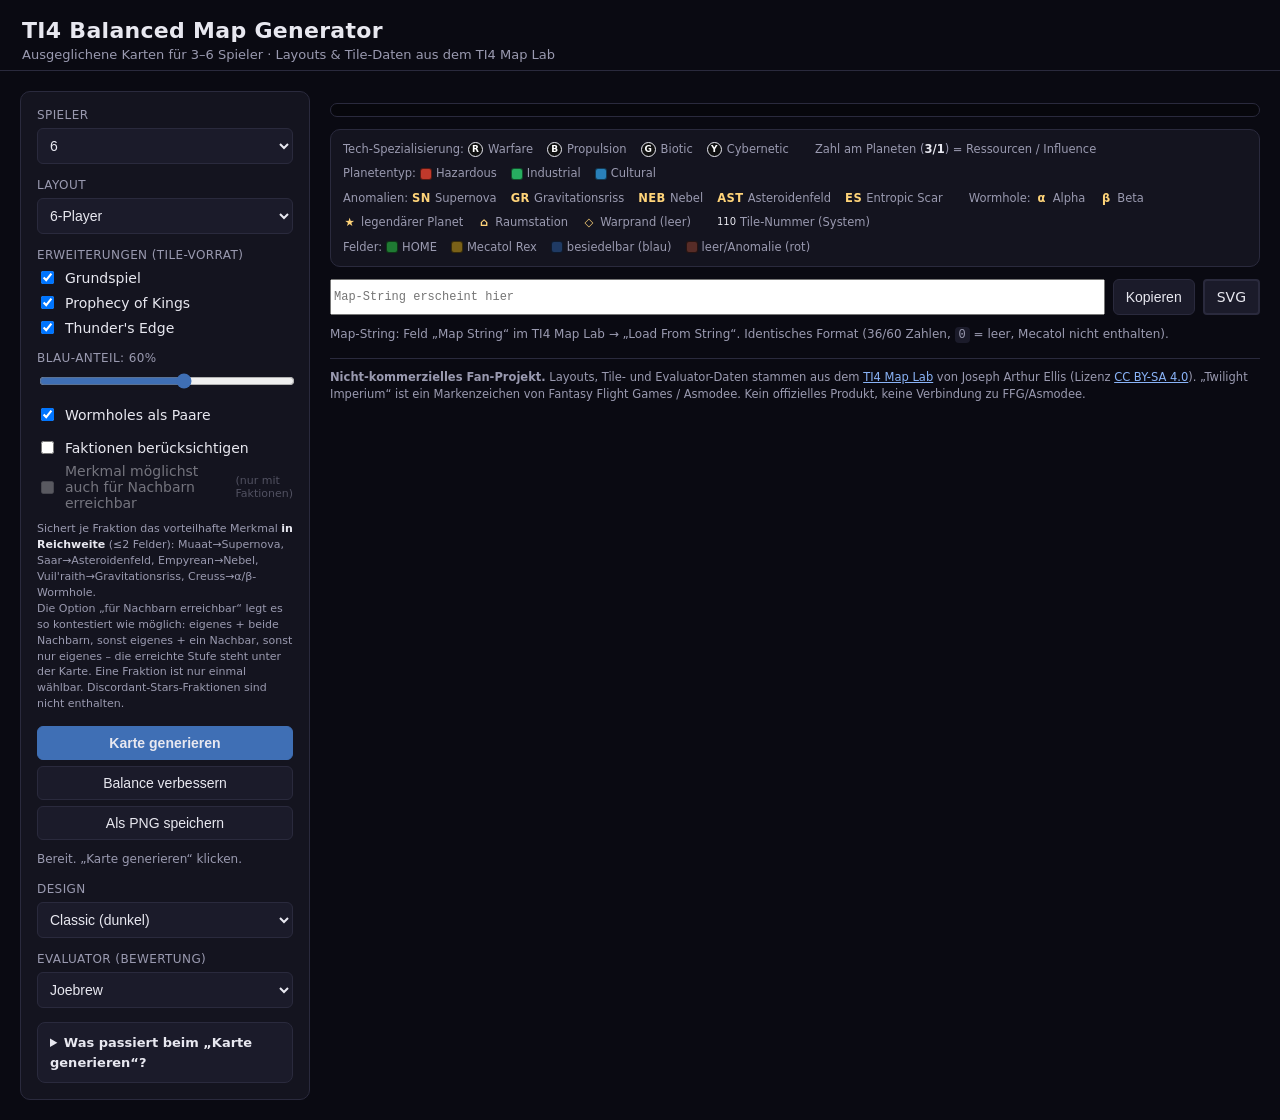
==== index.html @ d13da8ec "Disable 'reaching neighbours' option until factions are selected The contest switch only makes sense" ====
<!doctype html>
<html lang="de">
<head>
<meta charset="utf-8">
<meta name="viewport" content="width=device-width, initial-scale=1">
<title>TI4 Balanced Map Generator</title>
<meta name="description" content="Ausgeglichene Twilight-Imperium-4-Karten für 3–6 Spieler generieren – inkl. Map-String, Wormhole-Paaren und Balance-Optimierung. Fan-Projekt.">
<meta name="theme-color" content="#0a0a12">

<meta property="og:type" content="website">
<meta property="og:site_name" content="TI4 Balanced Map Generator">
<meta property="og:title" content="TI4 Balanced Map Generator – ausgeglichene Karten für 3–6 Spieler">
<meta property="og:description" content="Ein-Klick-Generator für balancierte Twilight-Imperium-4-Karten (3–6 Spieler) mit Map-String, Wormhole-Paaren und Balance Gap 0. Fan-Projekt.">
<meta property="og:url" content="https://barcibarci.github.io/ti4-map-generator/">
<meta property="og:image" content="https://barcibarci.github.io/ti4-map-generator/screenshot.png">
<meta property="og:image:width" content="1200">
<meta property="og:image:height" content="630">

<meta name="twitter:card" content="summary_large_image">
<meta name="twitter:title" content="TI4 Balanced Map Generator">
<meta name="twitter:description" content="Balancierte Twilight-Imperium-4-Karten für 3–6 Spieler generieren (Fan-Projekt).">
<meta name="twitter:image" content="https://barcibarci.github.io/ti4-map-generator/screenshot.png">
<link rel="stylesheet" href="style.css">
</head>
<body>
<header>
  <h1>TI4 Balanced Map Generator</h1>
  <p class="sub">Ausgeglichene Karten für 3–6 Spieler · Layouts &amp; Tile-Daten aus dem TI4 Map Lab</p>
</header>

<main>
  <section class="panel">
    <div class="field">
      <label for="players">Spieler</label>
      <select id="players">
        <option value="3">3</option>
        <option value="4">4</option>
        <option value="5">5</option>
        <option value="6" selected>6</option>
      </select>
    </div>

    <div class="field">
      <label for="layout">Layout</label>
      <select id="layout"></select>
    </div>

    <div class="field">
      <label>Erweiterungen (Tile-Vorrat)</label>
      <label class="check"><input type="checkbox" id="base" checked> Grundspiel</label>
      <label class="check"><input type="checkbox" id="pok" checked> Prophecy of Kings</label>
      <label class="check"><input type="checkbox" id="te" checked> Thunder's Edge</label>
    </div>

    <div class="field">
      <label for="ratio">Blau-Anteil: <span id="ratioVal">60</span>%</label>
      <input type="range" id="ratio" min="40" max="75" step="1" value="60">
    </div>

    <div class="field">
      <label class="check"><input type="checkbox" id="wh" checked> Wormholes als Paare</label>
    </div>

    <div class="field">
      <label class="check"><input type="checkbox" id="useFactions"> Faktionen berücksichtigen</label>
      <div id="factions" class="factions"></div>
      <label class="check"><input type="checkbox" id="contestFeature"> Merkmal möglichst auch für Nachbarn erreichbar <span id="contestHint" class="mini">(nur mit Faktionen)</span></label>
      <p class="note">Sichert je Fraktion das vorteilhafte Merkmal <b>in Reichweite</b> (≤2 Felder):
        Muaat→Supernova, Saar→Asteroidenfeld, Empyrean→Nebel, Vuil'raith→Gravitationsriss, Creuss→α/β-Wormhole.<br>
        Die Option „für Nachbarn erreichbar“ legt es so kontestiert wie möglich: eigenes + beide Nachbarn,
        sonst eigenes + ein Nachbar, sonst nur eigenes – die erreichte Stufe steht unter der Karte.
        Eine Fraktion ist nur einmal wählbar. Discordant-Stars-Fraktionen sind nicht enthalten.</p>
    </div>

    <div class="field">
      <button id="generate" class="primary">Karte generieren</button>
      <button id="improve">Balance verbessern</button>
      <button id="png">Als PNG speichern</button>
      <p id="status" class="status"></p>
    </div>

    <div class="field">
      <label for="theme">Design</label>
      <select id="theme"></select>
    </div>

    <div class="field">
      <label for="evaluator">Evaluator (Bewertung)</label>
      <select id="evaluator"></select>
    </div>

    <details class="info">
      <summary>Was passiert beim „Karte generieren“?</summary>
      <ol>
        <li>Tile-Vorrat ziehen (Blau/Rot-Ziel, Wormholes paarweise).</li>
        <li>Wiederholt: Zufallskarte → Optimierung über <b>alle fünf</b> Bewertungen
          (Simple Slice, Joebrew, Resource-, Influence- und Tech-Access) → Bank-Tausche,
          dazwischen „Kicks“.</li>
        <li>Ist noch etwas einseitig, wird die Karte mit frischem Tile-Vorrat <b>neu generiert</b>.</li>
        <li>Abbruch, sobald keine Bewertung mehr über 2&nbsp;% liegt (Dauer grob 4–10&nbsp;s).</li>
      </ol>
      <p>Legale Platzierung (keine zwei Anomalien bzw. gleichen Wormholes benachbart) und
        Wormhole-Paare bleiben dabei immer erhalten. Das Ergebnis steht unter der Karte als
        <b>Gap</b> je Bewertung und als <b>Einseitig</b>.</p>
      <p>Mit <b>„Faktionen berücksichtigen“</b> wird zusätzlich je Fraktion das vorteilhafte
        Merkmal ins eigene Gebiet gelegt (Muaat→Supernova, Saar→Asteroidenfeld, Empyrean→Nebel,
        Vuil'raith→Gravitationsriss, Creuss→α/β-Wormhole) und während der Optimierung fixiert.
        Mit <b>„für Nachbarn erreichbar“</b> wird es möglichst auf ein Feld gelegt, das auch die
        Nachbarn erreichen (kontestiert).</p>
    </details>
  </section>

  <section class="output">
    <div id="stats" class="stats"></div>
    <div id="map" class="mapbox"></div>
    <div id="legend" class="legend"></div>
    <div class="stringrow">
      <input id="mapstring" readonly placeholder="Map-String erscheint hier">
      <button id="copy">Kopieren</button>
      <a id="download" class="btn" download="ti4-map.svg">SVG</a>
    </div>
    <p class="hint">Map-String: Feld „Map String“ im TI4 Map Lab → „Load From String“. Identisches Format
      (36/60 Zahlen, <code>0</code> = leer, Mecatol nicht enthalten).</p>
    <footer class="fan">
      <strong>Nicht-kommerzielles Fan-Projekt.</strong>
      Layouts, Tile- und Evaluator-Daten stammen aus dem
      <a href="https://github.com/joepinion/ti4-map-lab" target="_blank" rel="noopener">TI4 Map Lab</a>
      von Joseph Arthur Ellis (Lizenz <a href="https://creativecommons.org/licenses/by-sa/4.0/" target="_blank" rel="noopener">CC BY-SA 4.0</a>).
      „Twilight Imperium“ ist ein Markenzeichen von Fantasy Flight Games / Asmodee.
      Kein offizielles Produkt, keine Verbindung zu FFG/Asmodee.
    </footer>
  </section>
</main>

<script src="data.js"></script>
<script src="app.js"></script>
</body>
</html>
---- style.css ----
* { box-sizing: border-box; }
:root{
  --bg:#0a0a12; --panel:#14141f; --panel2:#1b1b2a; --line:#2a2a3d;
  --fg:#e8e8f0; --muted:#9a9ab0; --accent:#3f6fb5; --accent2:#b8912a; --mapbg:#07070c;
}
html,body{ margin:0; background:var(--bg); color:var(--fg);
  font-family:system-ui,Segoe UI,Roboto,Helvetica,Arial,sans-serif; }
header{ padding:18px 22px 8px; border-bottom:1px solid var(--line); }
header h1{ margin:0; font-size:22px; letter-spacing:.3px; }
header .sub{ margin:4px 0 0; color:var(--muted); font-size:13px; }

main{ display:flex; gap:20px; padding:20px; align-items:flex-start; flex-wrap:wrap; }
.panel{ background:var(--panel); border:1px solid var(--line); border-radius:10px;
  padding:16px; width:290px; flex:0 0 auto; }
.output{ flex:1 1 520px; min-width:360px; display:flex; flex-direction:column; gap:12px; }

.field{ margin-bottom:14px; display:flex; flex-direction:column; gap:6px; }
.field > label{ font-size:12px; color:var(--muted); text-transform:uppercase; letter-spacing:.4px; }
select,input[type=text],input[type=range]{ width:100%; }
select,input[type=text]{
  background:var(--panel2); color:var(--fg); border:1px solid var(--line);
  border-radius:6px; padding:8px; font-size:14px;
}
input[type=range]{ accent-color:var(--accent); }
label.check{ display:flex; align-items:center; gap:8px; font-size:14px; color:var(--fg); text-transform:none; letter-spacing:0; }
label.check.is-disabled{ opacity:.45; }
.mini{ font-size:11px; color:var(--muted); }

button,.btn{ cursor:pointer; border:1px solid var(--line); background:var(--panel2);
  color:var(--fg); border-radius:6px; padding:8px 12px; font-size:14px; text-decoration:none; text-align:center; }
button.primary{ background:var(--accent); border-color:var(--accent); font-weight:600; }
button.primary:hover{ filter:brightness(1.1); }
button[disabled]{ opacity:.6; cursor:default; }

.status{ font-size:12px; color:var(--muted); min-height:16px; margin:6px 0 0; }

.factions{ display:flex; flex-direction:column; gap:6px; margin-top:4px; }
.factions:empty{ display:none; }
.frow{ display:flex; align-items:center; gap:8px; }
.frow > span{ font-size:12px; color:var(--muted); flex:0 0 64px; }
.fsel{ flex:1; background:var(--panel2); color:var(--fg); border:1px solid var(--line);
  border-radius:6px; padding:5px; font-size:12.5px; }
.note{ font-size:11px; color:var(--muted); margin:4px 0 0; line-height:1.45; }
.note b{ color:var(--fg); }

.info{ background:var(--panel2); border:1px solid var(--line); border-radius:8px;
  padding:10px 12px; font-size:12.5px; color:var(--muted); line-height:1.5; }
.info > summary{ cursor:pointer; color:var(--fg); font-weight:600; font-size:13px; }
.info ol{ margin:8px 0 0; padding-left:18px; }
.info li{ margin:0 0 4px; }
.info p{ margin:8px 0 0; }
.info b{ color:var(--fg); }

.stats{ display:flex; flex-wrap:wrap; gap:8px; }
.pill{ background:var(--panel); border:1px solid var(--line); border-radius:999px;
  padding:6px 12px; font-size:13px; color:var(--muted); }
.pill b{ color:var(--fg); }
.pill.good{ border-color:#2e7d32; }
.pill.warn{ border-color:#b8912a; }
.pill.bad{ border-color:#c0392b; }

.mapbox{ background:var(--mapbg); border:1px solid var(--line); border-radius:10px;
  overflow:auto; padding:6px; }
.mapbox svg{ display:block; }

.stringrow{ display:flex; gap:8px; }
.stringrow input{ flex:1; font-family:ui-monospace,Menlo,Consolas,monospace; font-size:12px; }

.legend{ display:flex; flex-wrap:wrap; gap:6px 16px; background:var(--panel); border:1px solid var(--line);
  border-radius:10px; padding:10px 12px; font-size:11.5px; color:var(--muted); line-height:1.6; }
.legend:empty{ display:none; }
.lg-item{ display:inline-flex; align-items:center; gap:4px; }
.lg-pair{ display:inline-flex; align-items:center; gap:4px; margin-right:10px; }
.lg-t b{ color:var(--fg); font-weight:600; }
.lg-sw{ display:inline-block; width:12px; height:12px; border-radius:3px; border:1px solid rgba(0,0,0,.55);
  vertical-align:middle; }
.lg-badge{ width:15px; height:15px; border-radius:50%; font-size:9px; line-height:13px; text-align:center;
  font-weight:700; border-style:solid; border-width:1px; margin-right:1px; }
.lg-glyph{ background:transparent; border:none; font-size:11.5px; font-weight:700; text-align:center;
  min-width:14px; letter-spacing:.5px; }
.lg-num{ background:transparent; border:none; font-size:10px; color:var(--fg); }

.hint{ color:var(--muted); font-size:12px; margin:0; }
.hint code{ background:var(--panel2); padding:1px 4px; border-radius:4px; }

.fan{ font-size:11.5px; color:var(--muted); line-height:1.5; border-top:1px solid var(--line); padding-top:10px; margin-top:4px; }
.fan a{ color:#8ab4f8; }

@media (max-width:820px){ main{ flex-direction:column; } .panel{ width:100%; } }

/* ---- Designs (umschaltbar) ---- */
body[data-theme="retro"]{
  --bg:#0b0b1f; --panel:#161634; --panel2:#1b1b3a; --line:#2b2b55;
  --fg:#eaeaff; --muted:#9a9ac8; --accent:#2b4bd8; --accent2:#d4a017; --mapbg:#0b0b1f;
  font-family:ui-monospace,Menlo,Consolas,monospace;
}
body[data-theme="retro"] header h1{ letter-spacing:1.5px; }
body[data-theme="retro"] .pill{ border-radius:6px; }
body[data-theme="retro"] button,.btn{ border-width:2px; border-radius:4px; }

body[data-theme="giger"]{
  --bg:#08090a; --panel:#14160f; --panel2:#1c1e1a; --line:#2f332c;
  --fg:#e6ead8; --muted:#98a08e; --accent:#5a6b3a; --accent2:#a6e22e; --mapbg:#08090a;
}
body[data-theme="giger"] header{ border-bottom-color:#3a4034; }
body[data-theme="giger"] button.primary{ background:#4a5a30; border-color:#6b7d42; }
body[data-theme="giger"] .pill.good{ border-color:#5d7a3a; }
body[data-theme="giger"] .pill.warn{ border-color:#8a6d2a; }
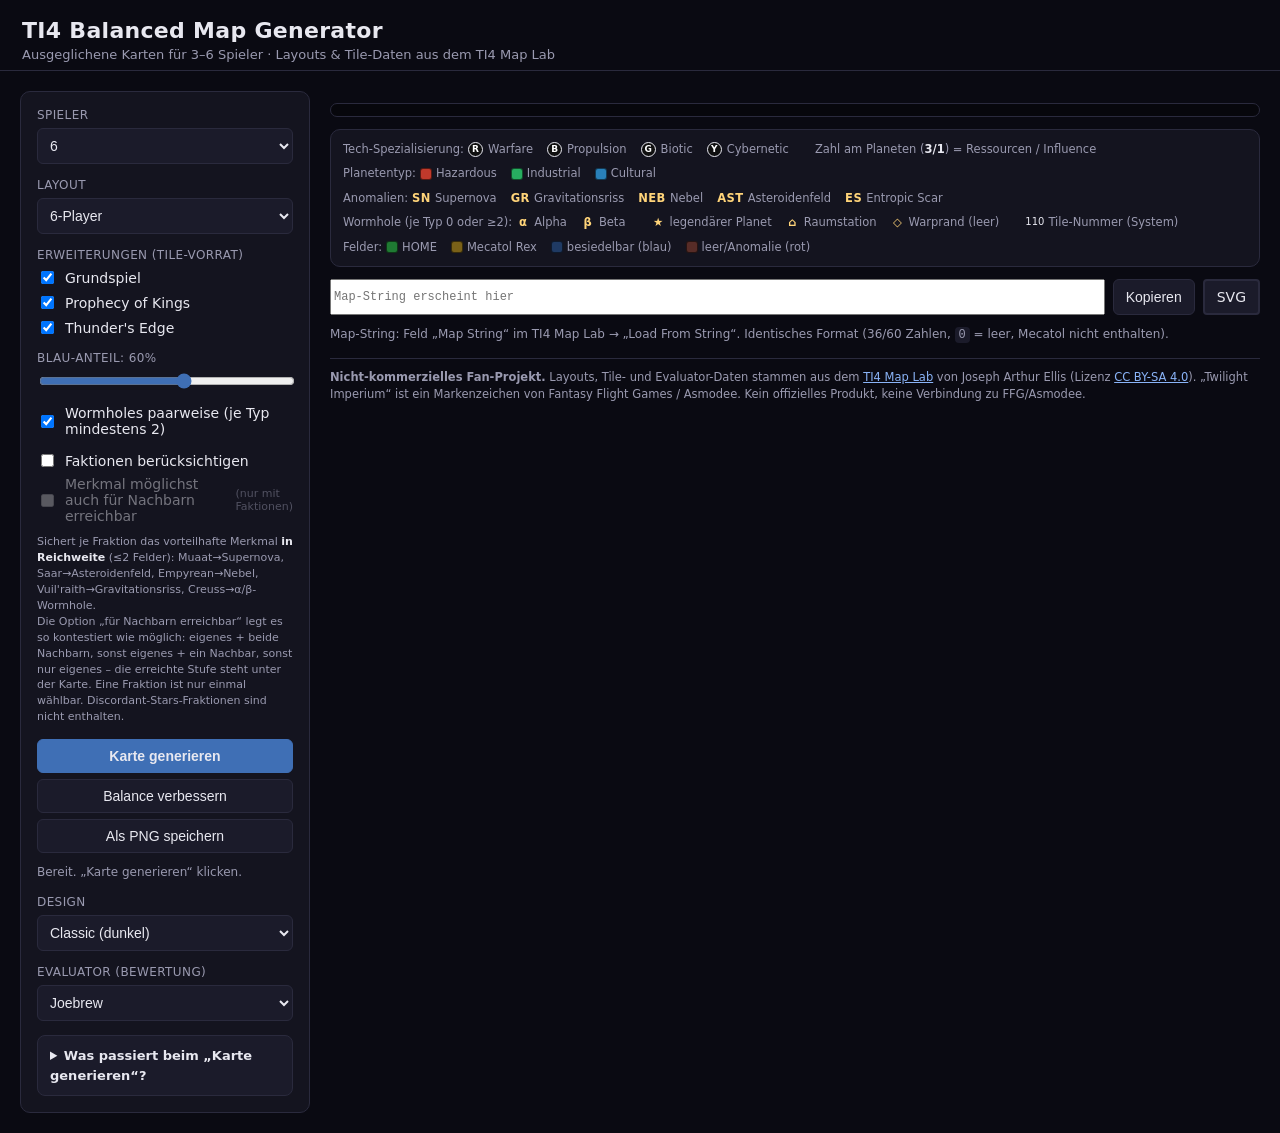
==== commit 67d1768c: "Fix wormhole rule: each type 0 or >=2 (no lone wormholes) Reported bug: 'alpha count == beta count >" ====
--- a/index.html
+++ b/index.html
@@ -58,7 +58,7 @@
     </div>
 
     <div class="field">
-      <label class="check"><input type="checkbox" id="wh" checked> Wormholes als Paare</label>
+      <label class="check"><input type="checkbox" id="wh" checked> Wormholes paarweise (je Typ mindestens 2)</label>
     </div>
 
     <div class="field">
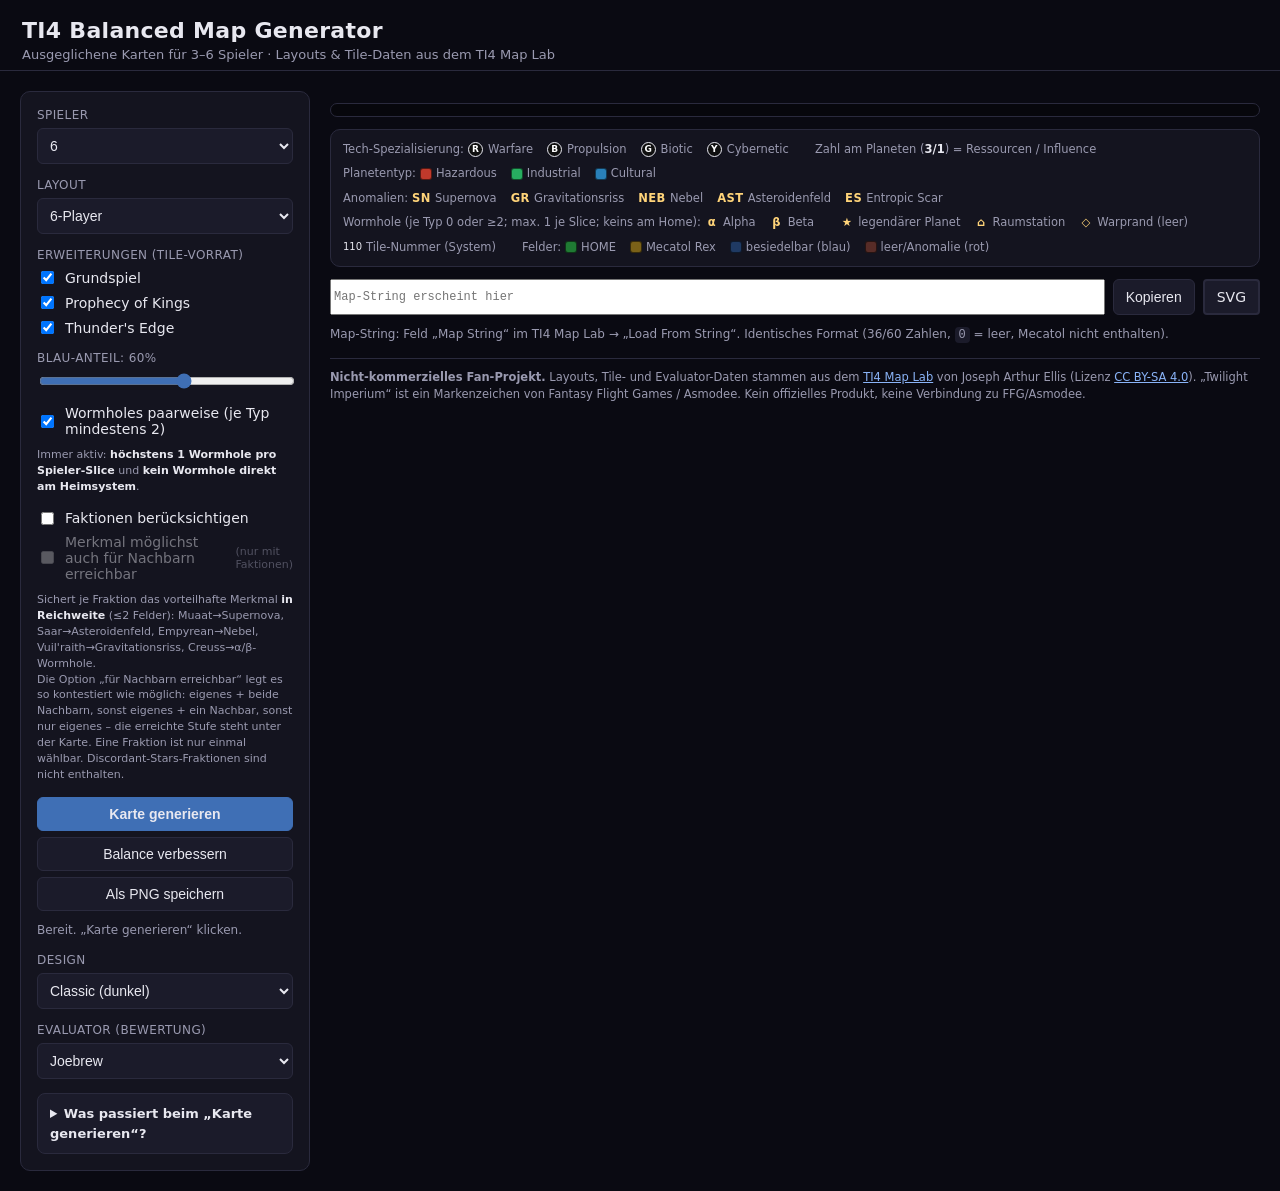
==== commit 8f33ad5f: "Balance: non-planet tiles per slice + wormhole distribution rules Three community-sourced additions " ====
--- a/index.html
+++ b/index.html
@@ -59,6 +59,7 @@
 
     <div class="field">
       <label class="check"><input type="checkbox" id="wh" checked> Wormholes paarweise (je Typ mindestens 2)</label>
+      <p class="note">Immer aktiv: <b>höchstens 1 Wormhole pro Spieler-Slice</b> und <b>kein Wormhole direkt am Heimsystem</b>.</p>
     </div>
 
     <div class="field">
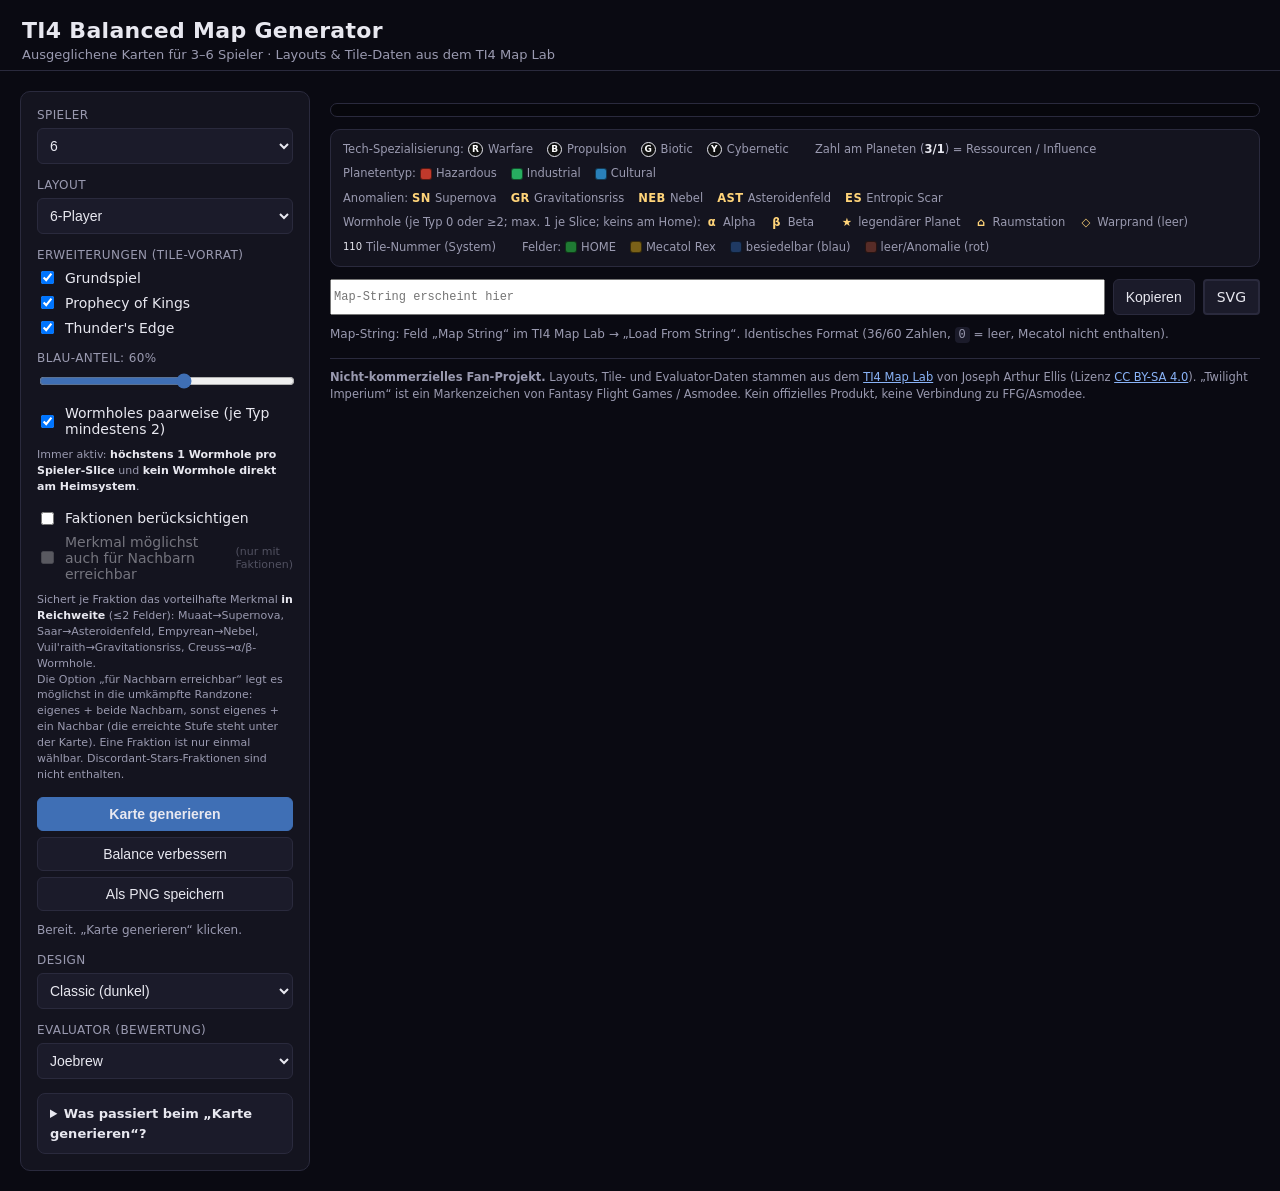
==== commit b1fbf980: "Wording: replace non-German 'kontestiert' with 'umkaempfte Randzone' - README/UI/test output: 'konte" ====
--- a/index.html
+++ b/index.html
@@ -68,8 +68,8 @@
       <label class="check"><input type="checkbox" id="contestFeature"> Merkmal möglichst auch für Nachbarn erreichbar <span id="contestHint" class="mini">(nur mit Faktionen)</span></label>
       <p class="note">Sichert je Fraktion das vorteilhafte Merkmal <b>in Reichweite</b> (≤2 Felder):
         Muaat→Supernova, Saar→Asteroidenfeld, Empyrean→Nebel, Vuil'raith→Gravitationsriss, Creuss→α/β-Wormhole.<br>
-        Die Option „für Nachbarn erreichbar“ legt es so kontestiert wie möglich: eigenes + beide Nachbarn,
-        sonst eigenes + ein Nachbar, sonst nur eigenes – die erreichte Stufe steht unter der Karte.
+        Die Option „für Nachbarn erreichbar“ legt es möglichst in die umkämpfte Randzone: eigenes + beide Nachbarn,
+        sonst eigenes + ein Nachbar (die erreichte Stufe steht unter der Karte).
         Eine Fraktion ist nur einmal wählbar. Discordant-Stars-Fraktionen sind nicht enthalten.</p>
     </div>
 
@@ -107,7 +107,7 @@
         Merkmal ins eigene Gebiet gelegt (Muaat→Supernova, Saar→Asteroidenfeld, Empyrean→Nebel,
         Vuil'raith→Gravitationsriss, Creuss→α/β-Wormhole) und während der Optimierung fixiert.
         Mit <b>„für Nachbarn erreichbar“</b> wird es möglichst auf ein Feld gelegt, das auch die
-        Nachbarn erreichen (kontestiert).</p>
+        Nachbarn erreichen (umkämpfte Randzone).</p>
     </details>
   </section>
 
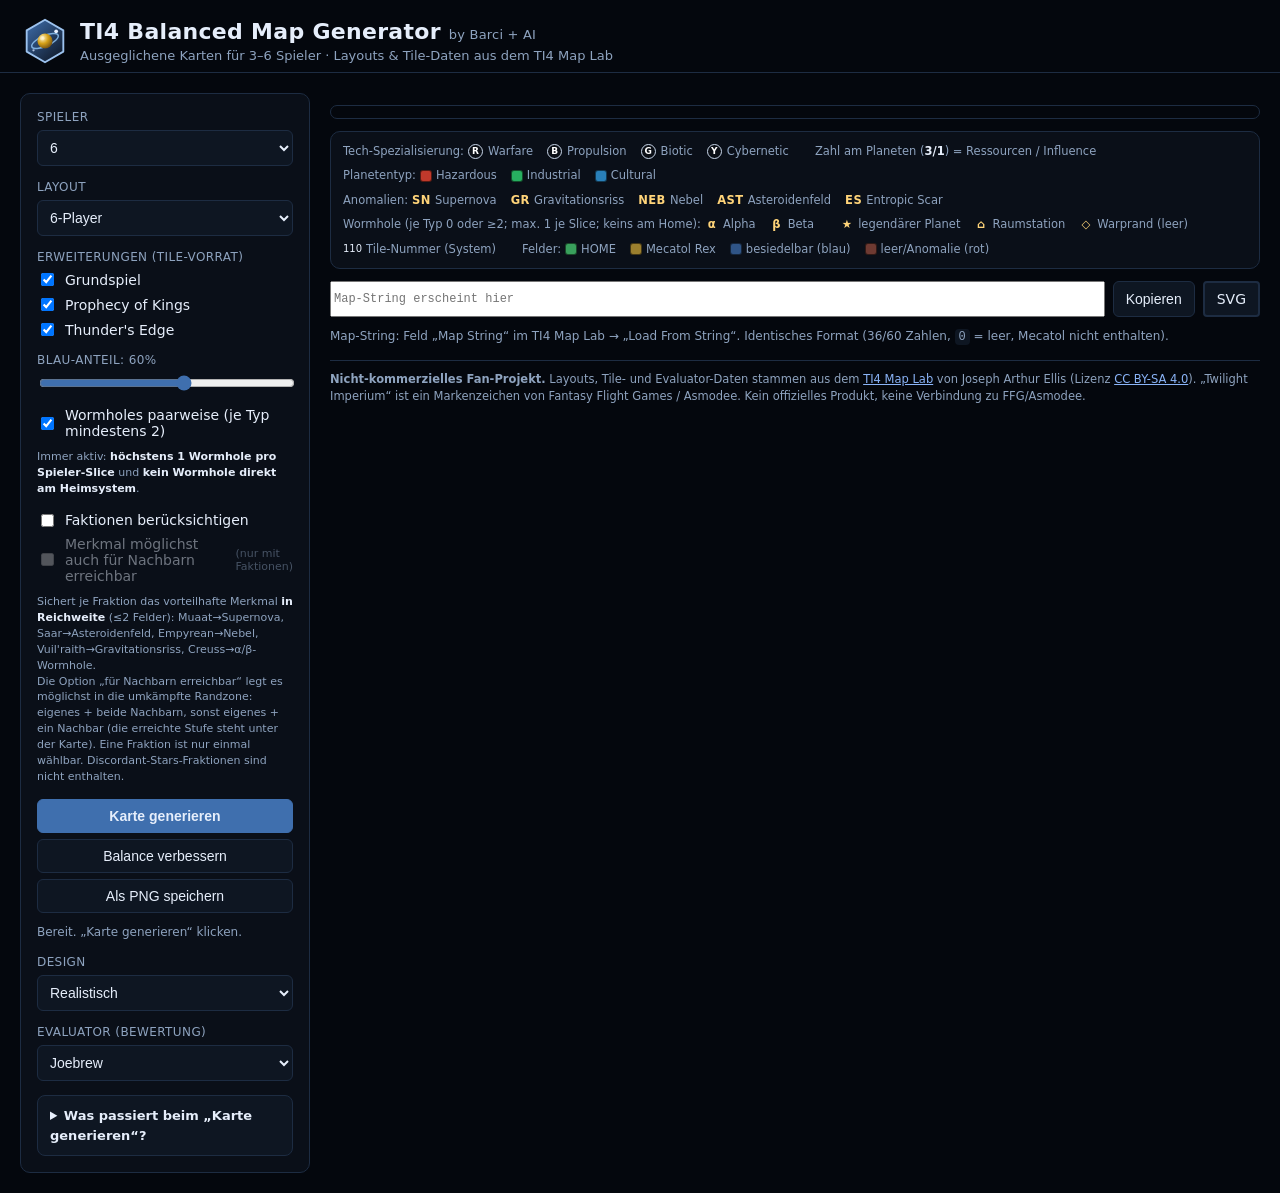
==== commit 3a5cd1cd: "Add logo and byline, print-friendly theme, realistic OG screenshot" ====
--- a/index.html
+++ b/index.html
@@ -3,13 +3,13 @@
 <head>
 <meta charset="utf-8">
 <meta name="viewport" content="width=device-width, initial-scale=1">
-<title>TI4 Balanced Map Generator</title>
+<title>TI4 Balanced Map Generator – by Barci + AI</title>
 <meta name="description" content="Ausgeglichene Twilight-Imperium-4-Karten für 3–6 Spieler generieren – inkl. Map-String, Wormhole-Paaren und Balance-Optimierung. Fan-Projekt.">
 <meta name="theme-color" content="#0a0a12">
 
 <meta property="og:type" content="website">
-<meta property="og:site_name" content="TI4 Balanced Map Generator">
-<meta property="og:title" content="TI4 Balanced Map Generator – ausgeglichene Karten für 3–6 Spieler">
+<meta property="og:site_name" content="TI4 Balanced Map Generator – by Barci + AI">
+<meta property="og:title" content="TI4 Balanced Map Generator – by Barci + AI">
 <meta property="og:description" content="Ein-Klick-Generator für balancierte Twilight-Imperium-4-Karten (3–6 Spieler) mit Map-String, Wormhole-Paaren und Balance Gap 0. Fan-Projekt.">
 <meta property="og:url" content="https://barcibarci.github.io/ti4-map-generator/">
 <meta property="og:image" content="https://barcibarci.github.io/ti4-map-generator/screenshot.png">
@@ -17,15 +17,21 @@
 <meta property="og:image:height" content="630">
 
 <meta name="twitter:card" content="summary_large_image">
-<meta name="twitter:title" content="TI4 Balanced Map Generator">
+<meta name="twitter:title" content="TI4 Balanced Map Generator – by Barci + AI">
 <meta name="twitter:description" content="Balancierte Twilight-Imperium-4-Karten für 3–6 Spieler generieren (Fan-Projekt).">
 <meta name="twitter:image" content="https://barcibarci.github.io/ti4-map-generator/screenshot.png">
+<link rel="icon" href="logo.svg" type="image/svg+xml">
 <link rel="stylesheet" href="style.css">
 </head>
 <body>
 <header>
-  <h1>TI4 Balanced Map Generator</h1>
-  <p class="sub">Ausgeglichene Karten für 3–6 Spieler · Layouts &amp; Tile-Daten aus dem TI4 Map Lab</p>
+  <div class="brand">
+    <img class="logo" src="logo.svg" width="46" height="46" alt="">
+    <div class="brandtext">
+      <h1>TI4 Balanced Map Generator <span class="byline">by Barci + AI</span></h1>
+      <p class="sub">Ausgeglichene Karten für 3–6 Spieler · Layouts &amp; Tile-Daten aus dem TI4 Map Lab</p>
+    </div>
+  </div>
 </header>
 
 <main>
--- a/style.css
+++ b/style.css
@@ -8,6 +8,10 @@
 header{ padding:18px 22px 8px; border-bottom:1px solid var(--line); }
 header h1{ margin:0; font-size:22px; letter-spacing:.3px; }
 header .sub{ margin:4px 0 0; color:var(--muted); font-size:13px; }
+.brand{ display:flex; align-items:center; gap:12px; }
+.brand .logo{ flex:0 0 auto; width:46px; height:46px; border-radius:10px; }
+.brandtext{ min-width:0; }
+.byline{ font-size:13px; font-weight:500; color:var(--muted); letter-spacing:.2px; white-space:nowrap; }
 
 main{ display:flex; gap:20px; padding:20px; align-items:flex-start; flex-wrap:wrap; }
 .panel{ background:var(--panel); border:1px solid var(--line); border-radius:10px;
@@ -105,4 +109,32 @@
 body[data-theme="giger"] header{ border-bottom-color:#3a4034; }
 body[data-theme="giger"] button.primary{ background:#4a5a30; border-color:#6b7d42; }
 body[data-theme="giger"] .pill.good{ border-color:#5d7a3a; }
-body[data-theme="giger"] .pill.warn{ border-color:#8a6d2a; }
+
+body[data-theme="realistic"]{
+  --bg:#04070d; --panel:#0a0f18; --panel2:#0e1622; --line:#1d2c42;
+  --fg:#e6eefb; --muted:#8ea3bf; --accent:#3f6fae; --accent2:#9b7f2e; --mapbg:#04070d;
+}
+body[data-theme="realistic"] header{ border-bottom-color:#1d2c42; }
+
+/* Druckfreundlich: heller Seitenhintergrund, weisse Kachelfugen. */
+body[data-theme="print"]{
+  --bg:#ffffff; --panel:#f4f6f9; --panel2:#e9edf3; --line:#b9c2cf;
+  --fg:#111820; --muted:#4a5666; --accent:#2f5486; --accent2:#8a6a12; --mapbg:#ffffff;
+}
+body[data-theme="print"] header{ border-bottom-color:#b9c2cf; }
+body[data-theme="print"] .logo{ box-shadow:0 0 0 1px #b9c2cf; }
+body[data-theme="print"] .pill{ background:#ffffff; }
+body[data-theme="print"] .pill b{ color:#0f172a; }
+body[data-theme="print"] .lg-t b{ color:#0f172a; }
+body[data-theme="print"] .lg-num{ color:#0f172a; }
+body[data-theme="print"] .fan a{ color:#1a4f9c; }
+
+@media print{
+  header, .panel, .stringrow, .hint, .status{ display:none !important; }
+  html,body{ background:#ffffff; color:#000000; }
+  main{ display:block; padding:0; }
+  .output{ min-width:0; }
+  .mapbox{ border:none; padding:0; overflow:visible; }
+  .legend, .stats{ break-inside:avoid; }
+  .legend{ border-color:#b9c2cf; }
+}
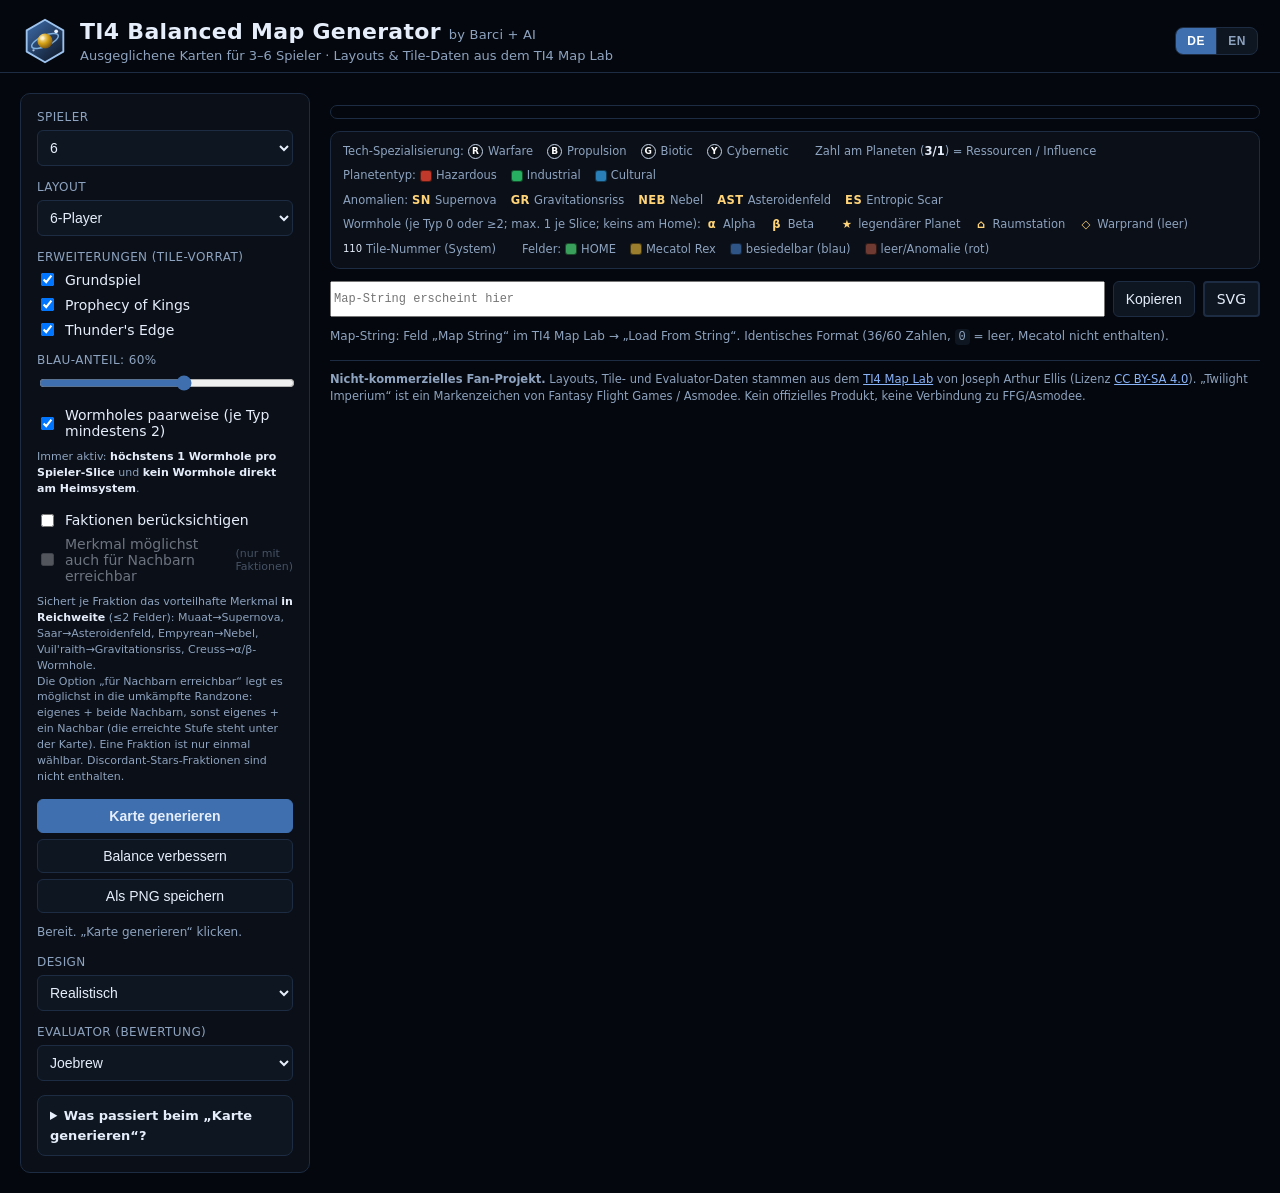
==== commit 546e2b77: "Add DE/EN language switch across the whole UI" ====
--- a/index.html
+++ b/index.html
@@ -29,15 +29,19 @@
     <img class="logo" src="logo.svg" width="46" height="46" alt="">
     <div class="brandtext">
       <h1>TI4 Balanced Map Generator <span class="byline">by Barci + AI</span></h1>
-      <p class="sub">Ausgeglichene Karten für 3–6 Spieler · Layouts &amp; Tile-Daten aus dem TI4 Map Lab</p>
+      <p class="sub" data-i18n="sub">Ausgeglichene Karten für 3–6 Spieler · Layouts &amp; Tile-Daten aus dem TI4 Map Lab</p>
     </div>
+  </div>
+  <div class="lang" role="group" aria-label="Sprache / Language">
+    <button type="button" data-lang="de" class="active" aria-pressed="true">DE</button>
+    <button type="button" data-lang="en" aria-pressed="false">EN</button>
   </div>
 </header>
 
 <main>
   <section class="panel">
     <div class="field">
-      <label for="players">Spieler</label>
+      <label for="players" data-i18n="players">Spieler</label>
       <select id="players">
         <option value="3">3</option>
         <option value="4">4</option>
@@ -47,32 +51,32 @@
     </div>
 
     <div class="field">
-      <label for="layout">Layout</label>
+      <label for="layout" data-i18n="layoutLabel">Layout</label>
       <select id="layout"></select>
     </div>
 
     <div class="field">
-      <label>Erweiterungen (Tile-Vorrat)</label>
-      <label class="check"><input type="checkbox" id="base" checked> Grundspiel</label>
+      <label data-i18n="extensions">Erweiterungen (Tile-Vorrat)</label>
+      <label class="check"><input type="checkbox" id="base" checked> <span data-i18n="extBase">Grundspiel</span></label>
       <label class="check"><input type="checkbox" id="pok" checked> Prophecy of Kings</label>
       <label class="check"><input type="checkbox" id="te" checked> Thunder's Edge</label>
     </div>
 
     <div class="field">
-      <label for="ratio">Blau-Anteil: <span id="ratioVal">60</span>%</label>
+      <label for="ratio"><span data-i18n="ratioLabel">Blau-Anteil</span>: <span id="ratioVal">60</span>%</label>
       <input type="range" id="ratio" min="40" max="75" step="1" value="60">
     </div>
 
     <div class="field">
-      <label class="check"><input type="checkbox" id="wh" checked> Wormholes paarweise (je Typ mindestens 2)</label>
-      <p class="note">Immer aktiv: <b>höchstens 1 Wormhole pro Spieler-Slice</b> und <b>kein Wormhole direkt am Heimsystem</b>.</p>
+      <label class="check"><input type="checkbox" id="wh" checked> <span data-i18n="whPair">Wormholes paarweise (je Typ mindestens 2)</span></label>
+      <p class="note" data-i18n-html="whAlways">Immer aktiv: <b>höchstens 1 Wormhole pro Spieler-Slice</b> und <b>kein Wormhole direkt am Heimsystem</b>.</p>
     </div>
 
     <div class="field">
-      <label class="check"><input type="checkbox" id="useFactions"> Faktionen berücksichtigen</label>
+      <label class="check"><input type="checkbox" id="useFactions"> <span data-i18n="factionsLabel">Faktionen berücksichtigen</span></label>
       <div id="factions" class="factions"></div>
-      <label class="check"><input type="checkbox" id="contestFeature"> Merkmal möglichst auch für Nachbarn erreichbar <span id="contestHint" class="mini">(nur mit Faktionen)</span></label>
-      <p class="note">Sichert je Fraktion das vorteilhafte Merkmal <b>in Reichweite</b> (≤2 Felder):
+      <label class="check"><input type="checkbox" id="contestFeature"> <span data-i18n="contestFeature">Merkmal möglichst auch für Nachbarn erreichbar</span> <span id="contestHint" class="mini" data-i18n="contestHint">(nur mit Faktionen)</span></label>
+      <p class="note" data-i18n-html="factionsNote">Sichert je Fraktion das vorteilhafte Merkmal <b>in Reichweite</b> (≤2 Felder):
         Muaat→Supernova, Saar→Asteroidenfeld, Empyrean→Nebel, Vuil'raith→Gravitationsriss, Creuss→α/β-Wormhole.<br>
         Die Option „für Nachbarn erreichbar“ legt es möglichst in die umkämpfte Randzone: eigenes + beide Nachbarn,
         sonst eigenes + ein Nachbar (die erreichte Stufe steht unter der Karte).
@@ -80,36 +84,36 @@
     </div>
 
     <div class="field">
-      <button id="generate" class="primary">Karte generieren</button>
-      <button id="improve">Balance verbessern</button>
-      <button id="png">Als PNG speichern</button>
+      <button id="generate" class="primary" data-i18n="genBtn">Karte generieren</button>
+      <button id="improve" data-i18n="improveBtn">Balance verbessern</button>
+      <button id="png" data-i18n="pngBtn">Als PNG speichern</button>
       <p id="status" class="status"></p>
     </div>
 
     <div class="field">
-      <label for="theme">Design</label>
+      <label for="theme" data-i18n="designLabel">Design</label>
       <select id="theme"></select>
     </div>
 
     <div class="field">
-      <label for="evaluator">Evaluator (Bewertung)</label>
+      <label for="evaluator" data-i18n="evaluatorLabel">Evaluator (Bewertung)</label>
       <select id="evaluator"></select>
     </div>
 
     <details class="info">
-      <summary>Was passiert beim „Karte generieren“?</summary>
+      <summary data-i18n="detailsSummary">Was passiert beim „Karte generieren“?</summary>
       <ol>
-        <li>Tile-Vorrat ziehen (Blau/Rot-Ziel, Wormholes paarweise).</li>
-        <li>Wiederholt: Zufallskarte → Optimierung über <b>alle fünf</b> Bewertungen
+        <li data-i18n-html="step1">Tile-Vorrat ziehen (Blau/Rot-Ziel, Wormholes paarweise).</li>
+        <li data-i18n-html="step2">Wiederholt: Zufallskarte → Optimierung über <b>alle fünf</b> Bewertungen
           (Simple Slice, Joebrew, Resource-, Influence- und Tech-Access) → Bank-Tausche,
           dazwischen „Kicks“.</li>
-        <li>Ist noch etwas einseitig, wird die Karte mit frischem Tile-Vorrat <b>neu generiert</b>.</li>
-        <li>Abbruch, sobald keine Bewertung mehr über 2&nbsp;% liegt (Dauer grob 4–10&nbsp;s).</li>
+        <li data-i18n-html="step3">Ist noch etwas einseitig, wird die Karte mit frischem Tile-Vorrat <b>neu generiert</b>.</li>
+        <li data-i18n-html="step4">Abbruch, sobald keine Bewertung mehr über 2&nbsp;% liegt (Dauer grob 4–10&nbsp;s).</li>
       </ol>
-      <p>Legale Platzierung (keine zwei Anomalien bzw. gleichen Wormholes benachbart) und
+      <p data-i18n-html="detailsP1">Legale Platzierung (keine zwei Anomalien bzw. gleichen Wormholes benachbart) und
         Wormhole-Paare bleiben dabei immer erhalten. Das Ergebnis steht unter der Karte als
         <b>Gap</b> je Bewertung und als <b>Einseitig</b>.</p>
-      <p>Mit <b>„Faktionen berücksichtigen“</b> wird zusätzlich je Fraktion das vorteilhafte
+      <p data-i18n-html="detailsP2">Mit <b>„Faktionen berücksichtigen“</b> wird zusätzlich je Fraktion das vorteilhafte
         Merkmal ins eigene Gebiet gelegt (Muaat→Supernova, Saar→Asteroidenfeld, Empyrean→Nebel,
         Vuil'raith→Gravitationsriss, Creuss→α/β-Wormhole) und während der Optimierung fixiert.
         Mit <b>„für Nachbarn erreichbar“</b> wird es möglichst auf ein Feld gelegt, das auch die
@@ -122,13 +126,13 @@
     <div id="map" class="mapbox"></div>
     <div id="legend" class="legend"></div>
     <div class="stringrow">
-      <input id="mapstring" readonly placeholder="Map-String erscheint hier">
-      <button id="copy">Kopieren</button>
+      <input id="mapstring" readonly placeholder="Map-String erscheint hier" data-i18n-placeholder="mapPlaceholder">
+      <button id="copy" data-i18n="copyBtn">Kopieren</button>
       <a id="download" class="btn" download="ti4-map.svg">SVG</a>
     </div>
-    <p class="hint">Map-String: Feld „Map String“ im TI4 Map Lab → „Load From String“. Identisches Format
+    <p class="hint" data-i18n-html="hint">Map-String: Feld „Map String“ im TI4 Map Lab → „Load From String“. Identisches Format
       (36/60 Zahlen, <code>0</code> = leer, Mecatol nicht enthalten).</p>
-    <footer class="fan">
+    <footer class="fan" data-i18n-html="footer">
       <strong>Nicht-kommerzielles Fan-Projekt.</strong>
       Layouts, Tile- und Evaluator-Daten stammen aus dem
       <a href="https://github.com/joepinion/ti4-map-lab" target="_blank" rel="noopener">TI4 Map Lab</a>
--- a/style.css
+++ b/style.css
@@ -5,13 +5,20 @@
 }
 html,body{ margin:0; background:var(--bg); color:var(--fg);
   font-family:system-ui,Segoe UI,Roboto,Helvetica,Arial,sans-serif; }
-header{ padding:18px 22px 8px; border-bottom:1px solid var(--line); }
+header{ padding:18px 22px 8px; border-bottom:1px solid var(--line);
+  display:flex; align-items:center; justify-content:space-between; gap:16px; flex-wrap:wrap; }
 header h1{ margin:0; font-size:22px; letter-spacing:.3px; }
 header .sub{ margin:4px 0 0; color:var(--muted); font-size:13px; }
 .brand{ display:flex; align-items:center; gap:12px; }
 .brand .logo{ flex:0 0 auto; width:46px; height:46px; border-radius:10px; }
 .brandtext{ min-width:0; }
 .byline{ font-size:13px; font-weight:500; color:var(--muted); letter-spacing:.2px; white-space:nowrap; }
+.lang{ display:flex; flex:0 0 auto; border:1px solid var(--line); border-radius:8px; overflow:hidden;
+  background:var(--panel2); }
+.lang button{ border:0; border-radius:0; padding:6px 11px; font-size:12px; font-weight:700;
+  letter-spacing:.6px; background:transparent; color:var(--muted); }
+.lang button + button{ border-left:1px solid var(--line); }
+.lang button.active{ background:var(--accent); color:#ffffff; }
 
 main{ display:flex; gap:20px; padding:20px; align-items:flex-start; flex-wrap:wrap; }
 .panel{ background:var(--panel); border:1px solid var(--line); border-radius:10px;
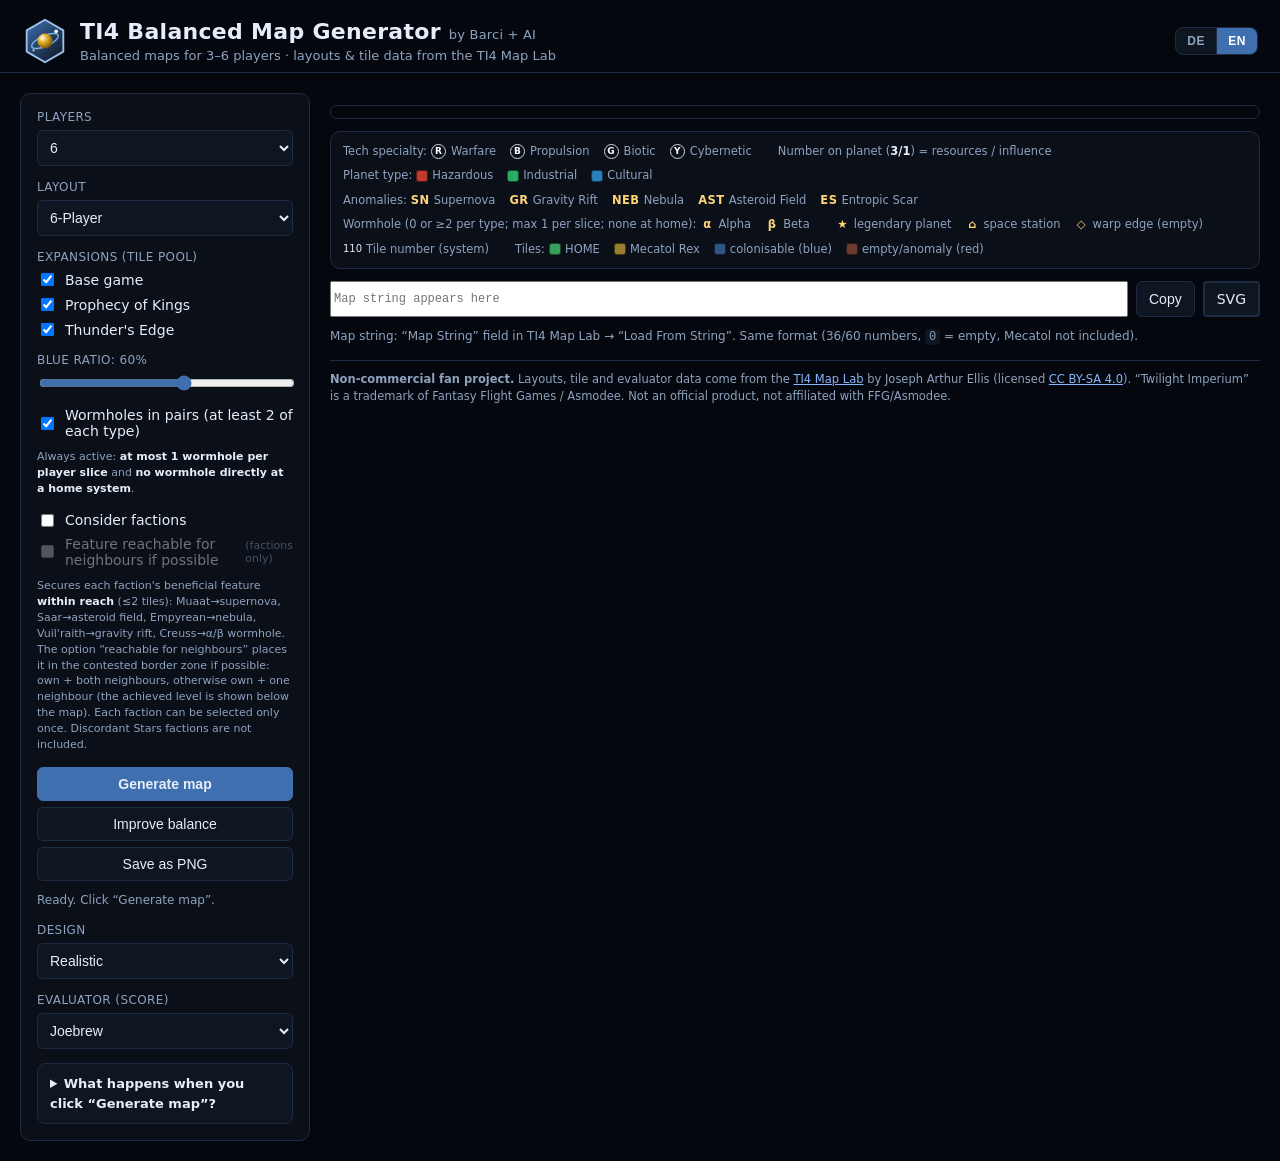
==== commit 1b4e7ff3: "Make English the default UI language" ====
--- a/index.html
+++ b/index.html
@@ -1,16 +1,16 @@
 <!doctype html>
-<html lang="de">
+<html lang="en">
 <head>
 <meta charset="utf-8">
 <meta name="viewport" content="width=device-width, initial-scale=1">
 <title>TI4 Balanced Map Generator – by Barci + AI</title>
-<meta name="description" content="Ausgeglichene Twilight-Imperium-4-Karten für 3–6 Spieler generieren – inkl. Map-String, Wormhole-Paaren und Balance-Optimierung. Fan-Projekt.">
+<meta name="description" content="Generate balanced Twilight Imperium 4 maps for 3–6 players – with map string, wormhole pairs and balance optimisation. Fan project.">
 <meta name="theme-color" content="#0a0a12">
 
 <meta property="og:type" content="website">
 <meta property="og:site_name" content="TI4 Balanced Map Generator – by Barci + AI">
 <meta property="og:title" content="TI4 Balanced Map Generator – by Barci + AI">
-<meta property="og:description" content="Ein-Klick-Generator für balancierte Twilight-Imperium-4-Karten (3–6 Spieler) mit Map-String, Wormhole-Paaren und Balance Gap 0. Fan-Projekt.">
+<meta property="og:description" content="One-click generator for balanced Twilight Imperium 4 maps (3–6 players) with map string, wormhole pairs and balance gap 0. Fan project.">
 <meta property="og:url" content="https://barcibarci.github.io/ti4-map-generator/">
 <meta property="og:image" content="https://barcibarci.github.io/ti4-map-generator/screenshot.png">
 <meta property="og:image:width" content="1200">
@@ -18,7 +18,7 @@
 
 <meta name="twitter:card" content="summary_large_image">
 <meta name="twitter:title" content="TI4 Balanced Map Generator – by Barci + AI">
-<meta name="twitter:description" content="Balancierte Twilight-Imperium-4-Karten für 3–6 Spieler generieren (Fan-Projekt).">
+<meta name="twitter:description" content="Generate balanced Twilight Imperium 4 maps for 3–6 players (fan project).">
 <meta name="twitter:image" content="https://barcibarci.github.io/ti4-map-generator/screenshot.png">
 <link rel="icon" href="logo.svg" type="image/svg+xml">
 <link rel="stylesheet" href="style.css">
@@ -29,19 +29,19 @@
     <img class="logo" src="logo.svg" width="46" height="46" alt="">
     <div class="brandtext">
       <h1>TI4 Balanced Map Generator <span class="byline">by Barci + AI</span></h1>
-      <p class="sub" data-i18n="sub">Ausgeglichene Karten für 3–6 Spieler · Layouts &amp; Tile-Daten aus dem TI4 Map Lab</p>
+      <p class="sub" data-i18n="sub">Balanced maps for 3–6 players · layouts &amp; tile data from the TI4 Map Lab</p>
     </div>
   </div>
-  <div class="lang" role="group" aria-label="Sprache / Language">
-    <button type="button" data-lang="de" class="active" aria-pressed="true">DE</button>
-    <button type="button" data-lang="en" aria-pressed="false">EN</button>
+  <div class="lang" role="group" aria-label="Language / Sprache">
+    <button type="button" data-lang="de" aria-pressed="false">DE</button>
+    <button type="button" data-lang="en" class="active" aria-pressed="true">EN</button>
   </div>
 </header>
 
 <main>
   <section class="panel">
     <div class="field">
-      <label for="players" data-i18n="players">Spieler</label>
+      <label for="players" data-i18n="players">Players</label>
       <select id="players">
         <option value="3">3</option>
         <option value="4">4</option>
@@ -56,37 +56,37 @@
     </div>
 
     <div class="field">
-      <label data-i18n="extensions">Erweiterungen (Tile-Vorrat)</label>
-      <label class="check"><input type="checkbox" id="base" checked> <span data-i18n="extBase">Grundspiel</span></label>
+      <label data-i18n="extensions">Expansions (tile pool)</label>
+      <label class="check"><input type="checkbox" id="base" checked> <span data-i18n="extBase">Base game</span></label>
       <label class="check"><input type="checkbox" id="pok" checked> Prophecy of Kings</label>
       <label class="check"><input type="checkbox" id="te" checked> Thunder's Edge</label>
     </div>
 
     <div class="field">
-      <label for="ratio"><span data-i18n="ratioLabel">Blau-Anteil</span>: <span id="ratioVal">60</span>%</label>
+      <label for="ratio"><span data-i18n="ratioLabel">Blue ratio</span>: <span id="ratioVal">60</span>%</label>
       <input type="range" id="ratio" min="40" max="75" step="1" value="60">
     </div>
 
     <div class="field">
-      <label class="check"><input type="checkbox" id="wh" checked> <span data-i18n="whPair">Wormholes paarweise (je Typ mindestens 2)</span></label>
-      <p class="note" data-i18n-html="whAlways">Immer aktiv: <b>höchstens 1 Wormhole pro Spieler-Slice</b> und <b>kein Wormhole direkt am Heimsystem</b>.</p>
+      <label class="check"><input type="checkbox" id="wh" checked> <span data-i18n="whPair">Wormholes in pairs (at least 2 of each type)</span></label>
+      <p class="note" data-i18n-html="whAlways">Always active: <b>at most 1 wormhole per player slice</b> and <b>no wormhole directly at a home system</b>.</p>
     </div>
 
     <div class="field">
-      <label class="check"><input type="checkbox" id="useFactions"> <span data-i18n="factionsLabel">Faktionen berücksichtigen</span></label>
+      <label class="check"><input type="checkbox" id="useFactions"> <span data-i18n="factionsLabel">Consider factions</span></label>
       <div id="factions" class="factions"></div>
-      <label class="check"><input type="checkbox" id="contestFeature"> <span data-i18n="contestFeature">Merkmal möglichst auch für Nachbarn erreichbar</span> <span id="contestHint" class="mini" data-i18n="contestHint">(nur mit Faktionen)</span></label>
-      <p class="note" data-i18n-html="factionsNote">Sichert je Fraktion das vorteilhafte Merkmal <b>in Reichweite</b> (≤2 Felder):
-        Muaat→Supernova, Saar→Asteroidenfeld, Empyrean→Nebel, Vuil'raith→Gravitationsriss, Creuss→α/β-Wormhole.<br>
-        Die Option „für Nachbarn erreichbar“ legt es möglichst in die umkämpfte Randzone: eigenes + beide Nachbarn,
-        sonst eigenes + ein Nachbar (die erreichte Stufe steht unter der Karte).
-        Eine Fraktion ist nur einmal wählbar. Discordant-Stars-Fraktionen sind nicht enthalten.</p>
+      <label class="check"><input type="checkbox" id="contestFeature"> <span data-i18n="contestFeature">Feature reachable for neighbours if possible</span> <span id="contestHint" class="mini" data-i18n="contestHint">(factions only)</span></label>
+      <p class="note" data-i18n-html="factionsNote">Secures each faction's beneficial feature <b>within reach</b> (≤2 tiles):
+        Muaat→supernova, Saar→asteroid field, Empyrean→nebula, Vuil'raith→gravity rift, Creuss→α/β wormhole.<br>
+        The option “reachable for neighbours” places it in the contested border zone if possible: own + both neighbours,
+        otherwise own + one neighbour (the achieved level is shown below the map).
+        Each faction can be selected only once. Discordant Stars factions are not included.</p>
     </div>
 
     <div class="field">
-      <button id="generate" class="primary" data-i18n="genBtn">Karte generieren</button>
-      <button id="improve" data-i18n="improveBtn">Balance verbessern</button>
-      <button id="png" data-i18n="pngBtn">Als PNG speichern</button>
+      <button id="generate" class="primary" data-i18n="genBtn">Generate map</button>
+      <button id="improve" data-i18n="improveBtn">Improve balance</button>
+      <button id="png" data-i18n="pngBtn">Save as PNG</button>
       <p id="status" class="status"></p>
     </div>
 
@@ -96,28 +96,27 @@
     </div>
 
     <div class="field">
-      <label for="evaluator" data-i18n="evaluatorLabel">Evaluator (Bewertung)</label>
+      <label for="evaluator" data-i18n="evaluatorLabel">Evaluator (score)</label>
       <select id="evaluator"></select>
     </div>
 
     <details class="info">
-      <summary data-i18n="detailsSummary">Was passiert beim „Karte generieren“?</summary>
+      <summary data-i18n="detailsSummary">What happens when you click “Generate map”?</summary>
       <ol>
-        <li data-i18n-html="step1">Tile-Vorrat ziehen (Blau/Rot-Ziel, Wormholes paarweise).</li>
-        <li data-i18n-html="step2">Wiederholt: Zufallskarte → Optimierung über <b>alle fünf</b> Bewertungen
-          (Simple Slice, Joebrew, Resource-, Influence- und Tech-Access) → Bank-Tausche,
-          dazwischen „Kicks“.</li>
-        <li data-i18n-html="step3">Ist noch etwas einseitig, wird die Karte mit frischem Tile-Vorrat <b>neu generiert</b>.</li>
-        <li data-i18n-html="step4">Abbruch, sobald keine Bewertung mehr über 2&nbsp;% liegt (Dauer grob 4–10&nbsp;s).</li>
+        <li data-i18n-html="step1">Draw a tile pool (blue/red target, wormholes in pairs).</li>
+        <li data-i18n-html="step2">Repeat: random map → optimisation across <b>all five</b> evaluations
+          (Simple Slice, Joebrew, Resource, Influence and Tech Access) → bank swaps,
+          with “kicks” in between.</li>
+        <li data-i18n-html="step3">If anything is still one-sided, the map is <b>regenerated</b> with a fresh tile pool.</li>
+        <li data-i18n-html="step4">Stop as soon as no evaluation is above 2&nbsp;% (typically 4–10&nbsp;s).</li>
       </ol>
-      <p data-i18n-html="detailsP1">Legale Platzierung (keine zwei Anomalien bzw. gleichen Wormholes benachbart) und
-        Wormhole-Paare bleiben dabei immer erhalten. Das Ergebnis steht unter der Karte als
-        <b>Gap</b> je Bewertung und als <b>Einseitig</b>.</p>
-      <p data-i18n-html="detailsP2">Mit <b>„Faktionen berücksichtigen“</b> wird zusätzlich je Fraktion das vorteilhafte
-        Merkmal ins eigene Gebiet gelegt (Muaat→Supernova, Saar→Asteroidenfeld, Empyrean→Nebel,
-        Vuil'raith→Gravitationsriss, Creuss→α/β-Wormhole) und während der Optimierung fixiert.
-        Mit <b>„für Nachbarn erreichbar“</b> wird es möglichst auf ein Feld gelegt, das auch die
-        Nachbarn erreichen (umkämpfte Randzone).</p>
+      <p data-i18n-html="detailsP1">Legal placement (no two anomalies or identical wormholes adjacent) and
+        wormhole pairs are always preserved. The result below the map shows the <b>gap</b> per evaluation
+        and any <b>one-sided</b> result.</p>
+      <p data-i18n-html="detailsP2">With <b>“Consider factions”</b>, each faction's beneficial feature is also placed
+        in its own area (Muaat→supernova, Saar→asteroid field, Empyrean→nebula, Vuil'raith→gravity rift,
+        Creuss→α/β wormhole) and fixed during optimisation. With <b>“reachable for neighbours”</b>, it is placed
+        on a tile the neighbours can reach as well (contested border zone).</p>
     </details>
   </section>
 
@@ -126,19 +125,19 @@
     <div id="map" class="mapbox"></div>
     <div id="legend" class="legend"></div>
     <div class="stringrow">
-      <input id="mapstring" readonly placeholder="Map-String erscheint hier" data-i18n-placeholder="mapPlaceholder">
-      <button id="copy" data-i18n="copyBtn">Kopieren</button>
+      <input id="mapstring" readonly placeholder="Map string appears here" data-i18n-placeholder="mapPlaceholder">
+      <button id="copy" data-i18n="copyBtn">Copy</button>
       <a id="download" class="btn" download="ti4-map.svg">SVG</a>
     </div>
-    <p class="hint" data-i18n-html="hint">Map-String: Feld „Map String“ im TI4 Map Lab → „Load From String“. Identisches Format
-      (36/60 Zahlen, <code>0</code> = leer, Mecatol nicht enthalten).</p>
+    <p class="hint" data-i18n-html="hint">Map string: “Map String” field in TI4 Map Lab → “Load From String”. Same format
+      (36/60 numbers, <code>0</code> = empty, Mecatol not included).</p>
     <footer class="fan" data-i18n-html="footer">
-      <strong>Nicht-kommerzielles Fan-Projekt.</strong>
-      Layouts, Tile- und Evaluator-Daten stammen aus dem
+      <strong>Non-commercial fan project.</strong>
+      Layouts, tile and evaluator data come from the
       <a href="https://github.com/joepinion/ti4-map-lab" target="_blank" rel="noopener">TI4 Map Lab</a>
-      von Joseph Arthur Ellis (Lizenz <a href="https://creativecommons.org/licenses/by-sa/4.0/" target="_blank" rel="noopener">CC BY-SA 4.0</a>).
-      „Twilight Imperium“ ist ein Markenzeichen von Fantasy Flight Games / Asmodee.
-      Kein offizielles Produkt, keine Verbindung zu FFG/Asmodee.
+      by Joseph Arthur Ellis (licensed <a href="https://creativecommons.org/licenses/by-sa/4.0/" target="_blank" rel="noopener">CC BY-SA 4.0</a>).
+      “Twilight Imperium” is a trademark of Fantasy Flight Games / Asmodee.
+      Not an official product, not affiliated with FFG/Asmodee.
     </footer>
   </section>
 </main>
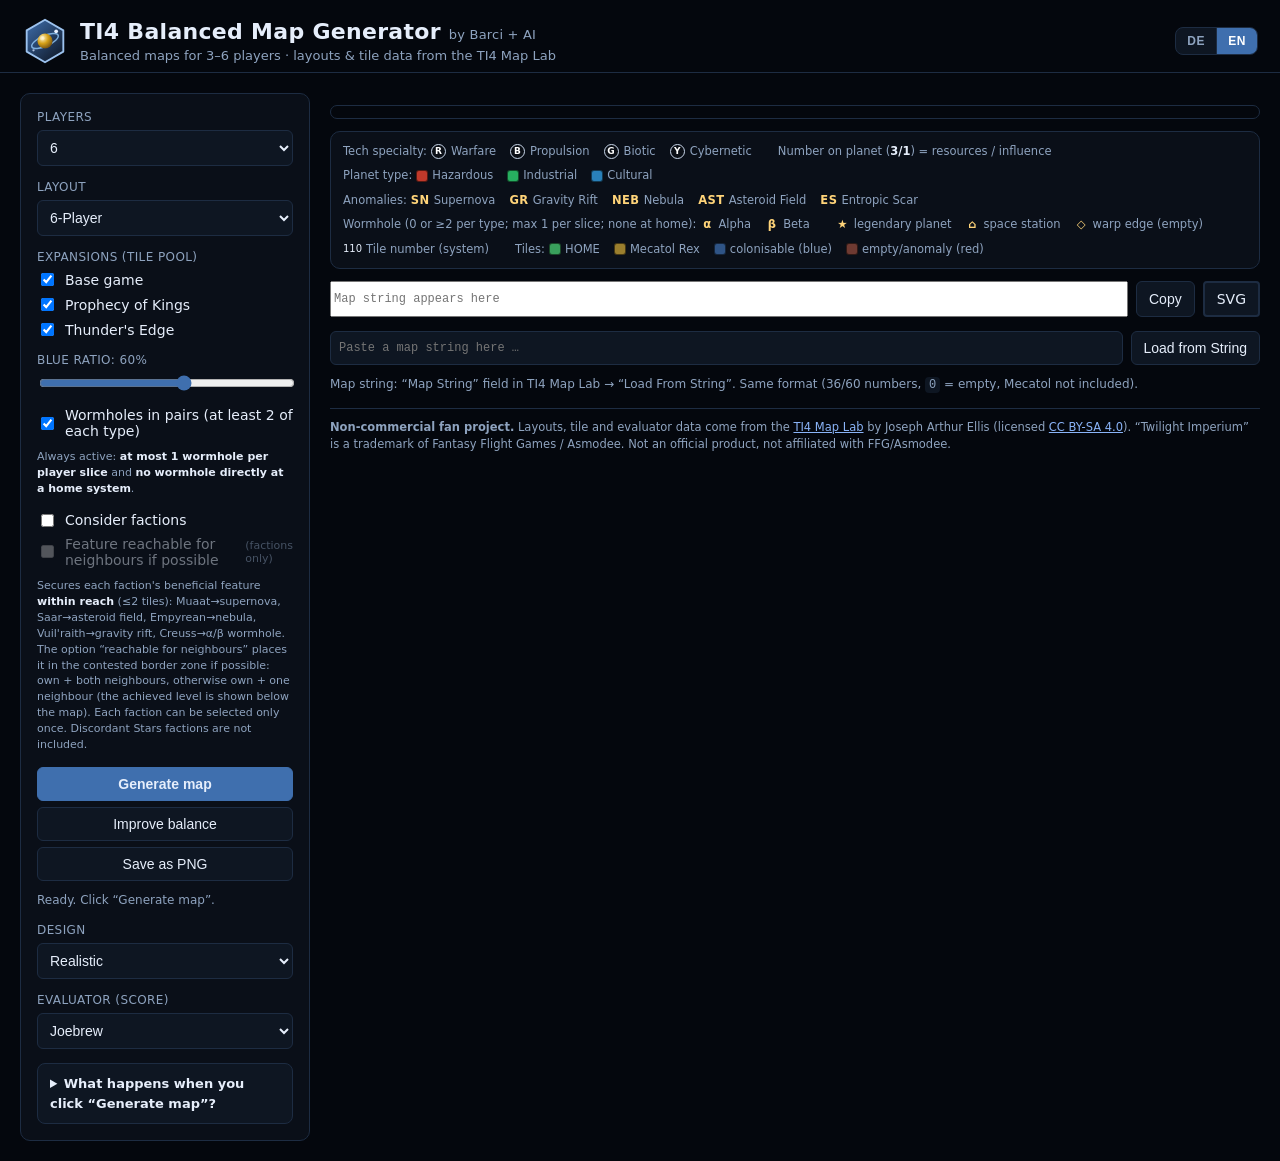
==== commit 29cedcf6: "Add Load from String with layout auto-detection and validation" ====
--- a/index.html
+++ b/index.html
@@ -129,6 +129,11 @@
       <button id="copy" data-i18n="copyBtn">Copy</button>
       <a id="download" class="btn" download="ti4-map.svg">SVG</a>
     </div>
+    <div class="stringrow loadrow">
+      <input id="loadstring" type="text" spellcheck="false" autocomplete="off"
+             placeholder="Paste a map string here …" data-i18n-placeholder="loadPlaceholder">
+      <button id="load" data-i18n="loadBtn">Load from String</button>
+    </div>
     <p class="hint" data-i18n-html="hint">Map string: “Map String” field in TI4 Map Lab → “Load From String”. Same format
       (36/60 numbers, <code>0</code> = empty, Mecatol not included).</p>
     <footer class="fan" data-i18n-html="footer">
--- a/style.css
+++ b/style.css
@@ -76,6 +76,7 @@
 
 .stringrow{ display:flex; gap:8px; }
 .stringrow input{ flex:1; font-family:ui-monospace,Menlo,Consolas,monospace; font-size:12px; }
+.loadrow{ margin-top:2px; }
 
 .legend{ display:flex; flex-wrap:wrap; gap:6px 16px; background:var(--panel); border:1px solid var(--line);
   border-radius:10px; padding:10px 12px; font-size:11.5px; color:var(--muted); line-height:1.6; }
